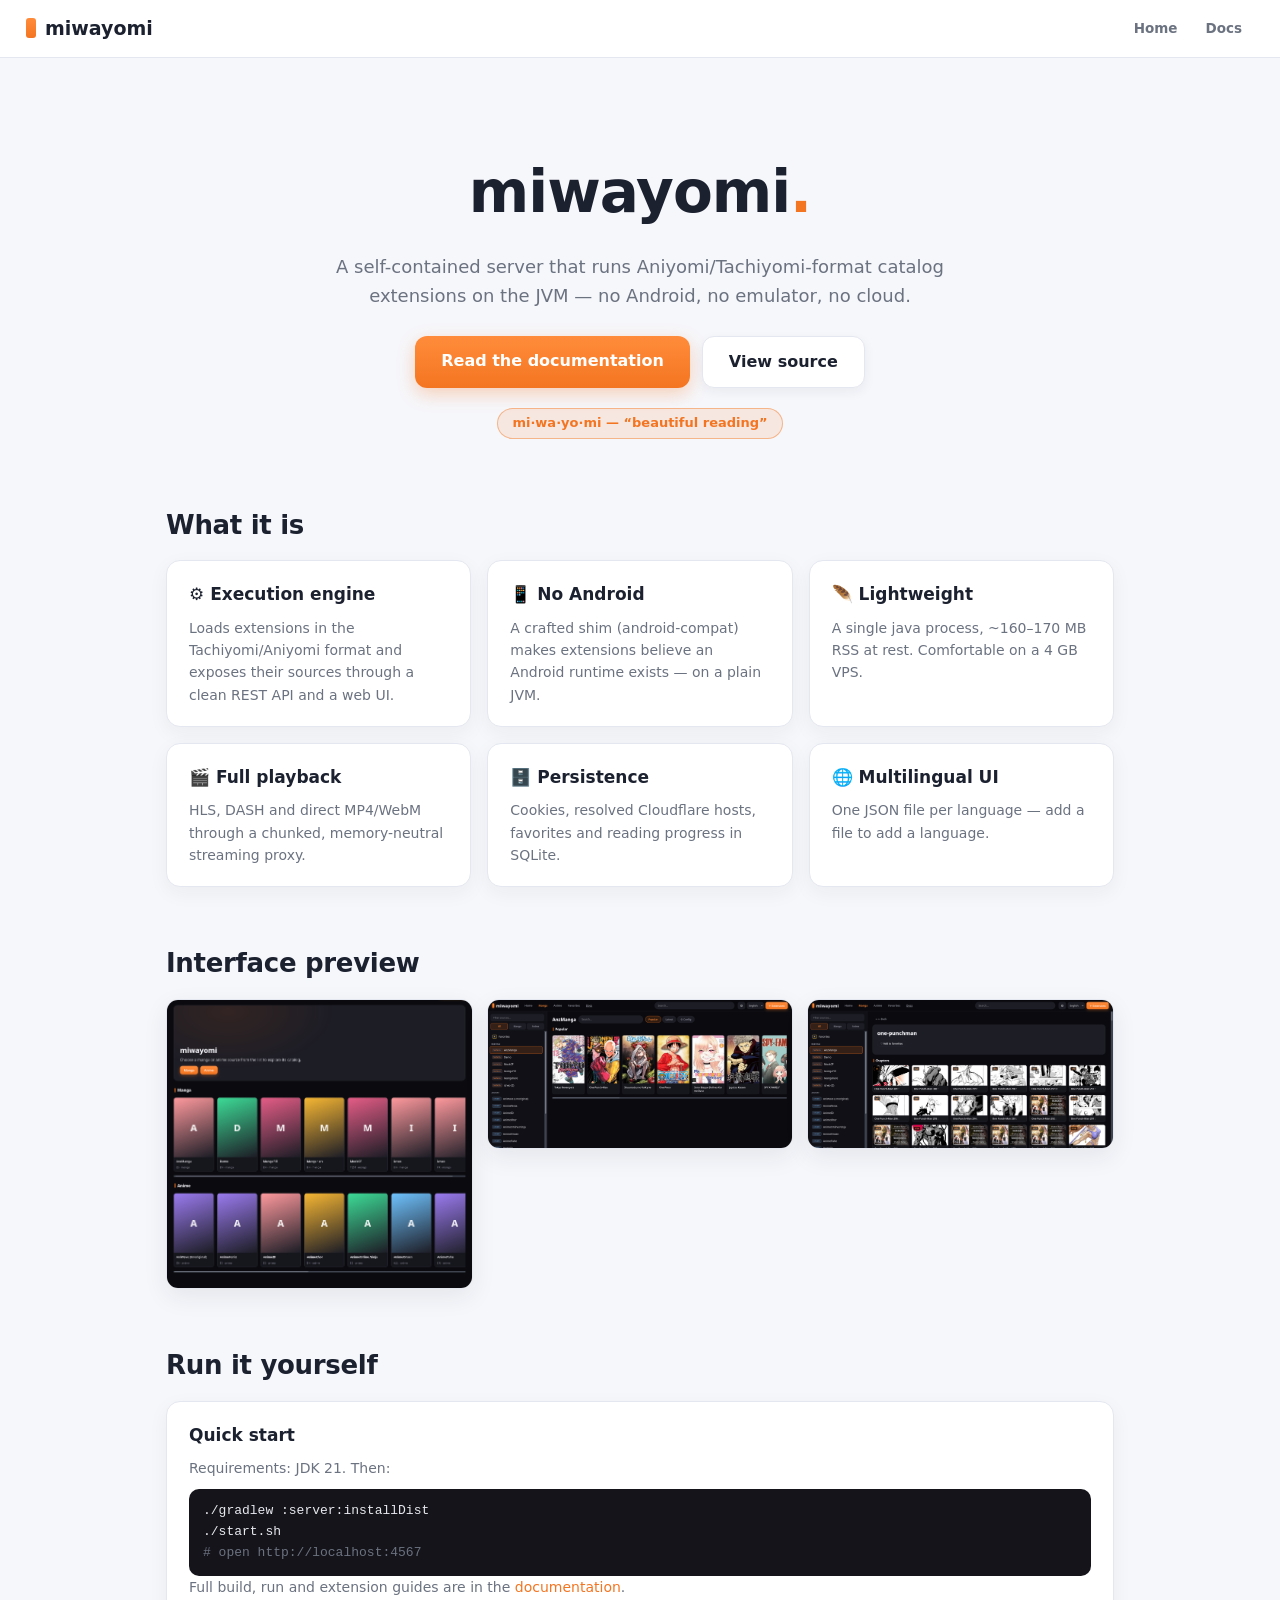
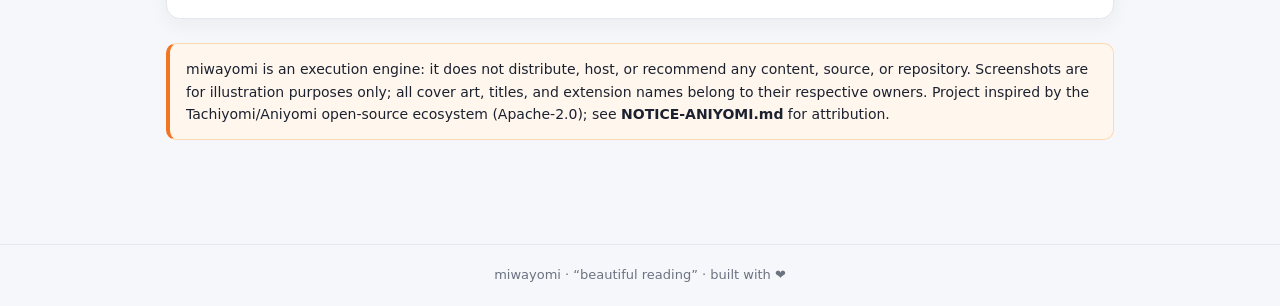
==== docs/index.html @ 40367b69 "Initial commit: miwayomi — Aniyomi/Tachiyomi extension server for the JVM Ktor server that runs Tach" ====
<!DOCTYPE html>
<html lang="en">
<head>
<meta charset="UTF-8">
<meta name="viewport" content="width=device-width, initial-scale=1.0">
<title>miwayomi · Beautiful reading, everywhere</title>
<style>
  :root {
    --bg: #f6f7fb; --panel: #fff; --border: #e4e7ef;
    --text: #1c2130; --muted: #6b7280;
    --accent: #f47521; --accent-hi: #ff8c3b;
  }
  * { box-sizing: border-box; }
  body { margin: 0; font-family: system-ui, -apple-system, "Segoe UI", Roboto, sans-serif; background: var(--bg); color: var(--text); line-height: 1.6; }
  a { color: var(--accent); text-decoration: none; }
  a:hover { text-decoration: underline; }

  .topbar {
    position: sticky; top: 0; z-index: 20;
    display: flex; align-items: center; gap: 14px;
    padding: 0 26px; height: 58px;
    background: rgba(255,255,255,.92); backdrop-filter: blur(10px);
    border-bottom: 1px solid var(--border);
  }
  .topbar .brand { font-weight: 800; font-size: 19px; display: flex; align-items: center; gap: 9px; }
  .topbar .brand::before { content: ""; width: 10px; height: 20px; border-radius: 3px; background: linear-gradient(180deg, var(--accent-hi), var(--accent)); }
  .topbar .links { margin-left: auto; display: flex; gap: 4px; }
  .topbar .links a { color: var(--muted); font-weight: 600; font-size: 13.5px; padding: 8px 12px; border-radius: 8px; }
  .topbar .links a:hover { color: var(--accent); background: #f4f5fa; text-decoration: none; }

  main { max-width: 1000px; margin: 0 auto; padding: 48px 26px 80px; }

  .hero { text-align: center; padding: 40px 20px 10px; }
  .hero h1 { margin: 0; font-size: 58px; font-weight: 800; letter-spacing: -1px; }
  .hero h1 .dot { color: var(--accent); }
  .hero p { color: var(--muted); font-size: 18px; max-width: 640px; margin: 14px auto 26px; }
  .hero .cta { display: flex; gap: 12px; justify-content: center; flex-wrap: wrap; }
  .btn { display: inline-block; background: linear-gradient(180deg, var(--accent-hi), var(--accent)); color: #fff; font-weight: 700; padding: 12px 26px; border-radius: 12px; box-shadow: 0 6px 18px rgba(244,117,33,.3); }
  .btn:hover { filter: brightness(1.06); text-decoration: none; }
  .btn.ghost { background: var(--panel); color: var(--text); border: 1px solid var(--border); box-shadow: 0 4px 12px rgba(28,33,48,.06); }
  .btn.ghost:hover { border-color: var(--accent); color: var(--accent); }

  .pill { display: inline-block; margin-top: 20px; background: rgba(244,117,33,.12); border: 1px solid rgba(244,117,33,.45); color: var(--accent); border-radius: 20px; padding: 4px 14px; font-size: 13px; font-weight: 600; }

  h2 { margin: 56px 0 14px; font-size: 26px; font-weight: 800; letter-spacing: -.3px; }
  .grid { display: grid; grid-template-columns: repeat(auto-fit, minmax(280px, 1fr)); gap: 16px; }
  .card { background: var(--panel); border: 1px solid var(--border); border-radius: 14px; padding: 20px 22px; box-shadow: 0 6px 20px rgba(28,33,48,.05); }
  .card h3 { margin: 0 0 8px; font-size: 17px; }
  .card p { margin: 0; color: var(--muted); font-size: 14px; }

  .shots { display: grid; grid-template-columns: repeat(auto-fit, minmax(300px, 1fr)); gap: 14px; }
  .shots img { width: 100%; border: 1px solid var(--border); border-radius: 12px; box-shadow: 0 8px 24px rgba(28,33,48,.08); }

  .note { background: #fff7ed; border: 1px solid #ffd9b0; border-left: 4px solid var(--accent); border-radius: 10px; padding: 14px 16px; margin: 24px 0; font-size: 14px; }
  footer { text-align: center; color: var(--muted); font-size: 13px; padding: 20px; border-top: 1px solid var(--border); }
</style>
</head>
<body>

<header class="topbar">
  <div class="brand">miwayomi</div>
  <nav class="links">
    <a href="index.html">Home</a>
    <a href="documentation.html">Docs</a>
  </nav>
</header>

<main>
  <div class="hero">
    <h1>miwayomi<span class="dot">.</span></h1>
    <p>A self-contained server that runs Aniyomi/Tachiyomi-format catalog extensions on the JVM — no Android, no emulator, no cloud.</p>
    <div class="cta">
      <a class="btn" href="documentation.html">Read the documentation</a>
      <a class="btn ghost" href="https://github.com" target="_blank" rel="noopener">View source</a>
    </div>
    <div class="pill">mi·wa·yo·mi — “beautiful reading”</div>
  </div>

  <h2>What it is</h2>
  <div class="grid">
    <div class="card"><h3>⚙️ Execution engine</h3><p>Loads extensions in the Tachiyomi/Aniyomi format and exposes their sources through a clean REST API and a web UI.</p></div>
    <div class="card"><h3>📱 No Android</h3><p>A crafted shim (android-compat) makes extensions believe an Android runtime exists — on a plain JVM.</p></div>
    <div class="card"><h3>🪶 Lightweight</h3><p>A single java process, ~160–170 MB RSS at rest. Comfortable on a 4 GB VPS.</p></div>
    <div class="card"><h3>🎬 Full playback</h3><p>HLS, DASH and direct MP4/WebM through a chunked, memory-neutral streaming proxy.</p></div>
    <div class="card"><h3>🗄️ Persistence</h3><p>Cookies, resolved Cloudflare hosts, favorites and reading progress in SQLite.</p></div>
    <div class="card"><h3>🌐 Multilingual UI</h3><p>One JSON file per language — add a file to add a language.</p></div>
  </div>

  <h2>Interface preview</h2>
  <div class="shots">
    <img src="assets/shot-1.png" alt="miwayomi interface">
    <img src="assets/shot-2.png" alt="miwayomi interface">
    <img src="assets/shot-3.png" alt="miwayomi interface">
  </div>

  <h2>Run it yourself</h2>
  <div class="card">
    <h3>Quick start</h3>
    <p>Requirements: JDK 21. Then:</p>
    <p style="font-family:ui-monospace,Consolas,monospace;font-size:13px;background:#14141a;color:#e8e8f0;border-radius:10px;padding:12px 14px;margin-top:10px">
      ./gradlew :server:installDist<br>
      ./start.sh<br>
      <span style="color:#6b7280"># open http://localhost:4567</span>
    </p>
    <p>Full build, run and extension guides are in the <a href="documentation.html">documentation</a>.</p>
  </div>

  <div class="note">
    miwayomi is an execution engine: it does not distribute, host, or recommend any content, source, or repository.
    Screenshots are for illustration purposes only; all cover art, titles, and extension names belong to their respective owners.
    Project inspired by the Tachiyomi/Aniyomi open-source ecosystem (Apache-2.0); see <b>NOTICE-ANIYOMI.md</b> for attribution.
  </div>
</main>

<footer>miwayomi · “beautiful reading” · built with ❤</footer>

</body>
</html>
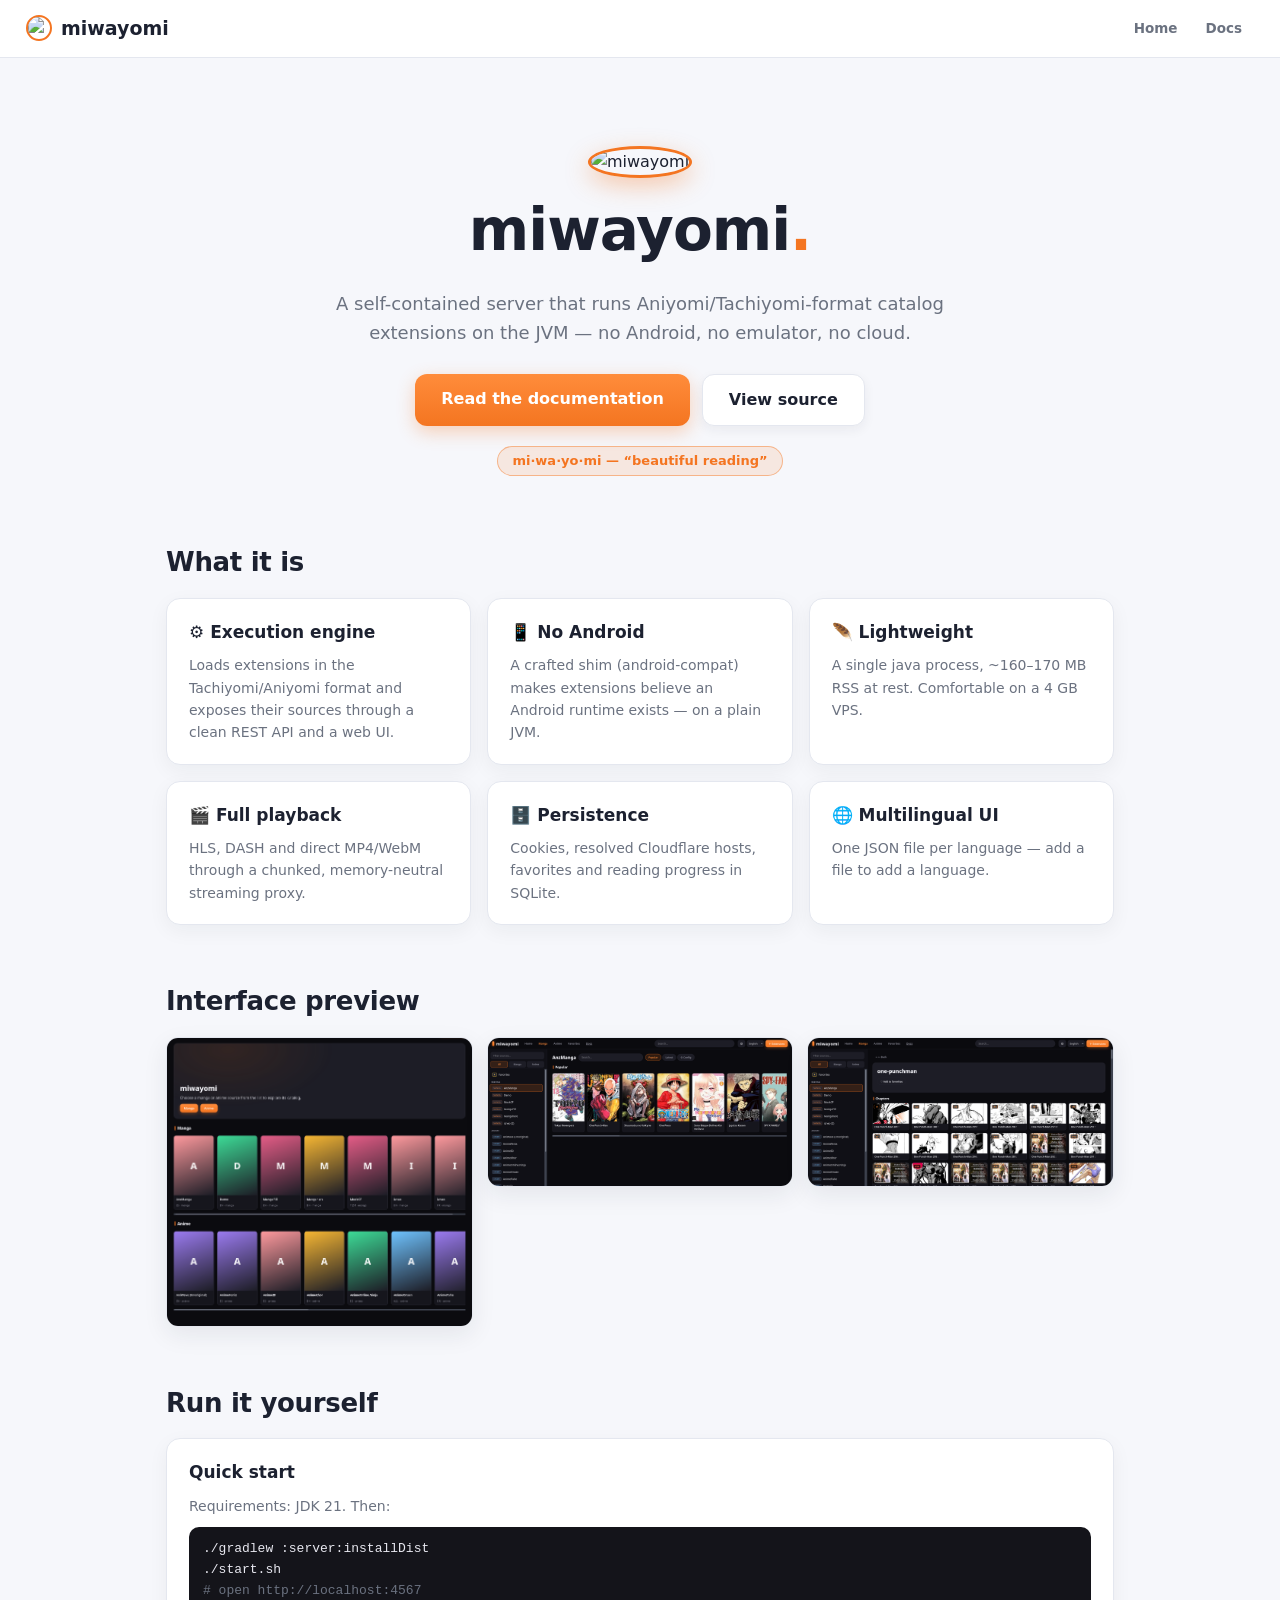
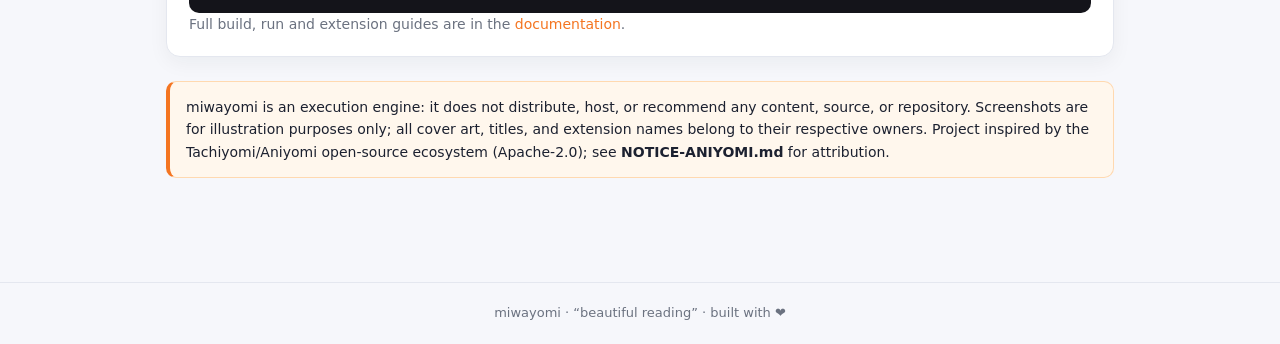
==== commit e46ef6ee: "Landing: use GitHub profile image as logo" ====
--- a/docs/index.html
+++ b/docs/index.html
@@ -23,7 +23,9 @@
     border-bottom: 1px solid var(--border);
   }
   .topbar .brand { font-weight: 800; font-size: 19px; display: flex; align-items: center; gap: 9px; }
-  .topbar .brand::before { content: ""; width: 10px; height: 20px; border-radius: 3px; background: linear-gradient(180deg, var(--accent-hi), var(--accent)); }
+  .avatar { border-radius: 50%; object-fit: cover; }
+  .topbar .brand .avatar { width: 26px; height: 26px; border: 2px solid var(--accent); }
+  .hero .avatar { width: 96px; height: 96px; border: 3px solid var(--accent); box-shadow: 0 8px 24px rgba(244,117,33,.35); margin-bottom: 6px; }
   .topbar .links { margin-left: auto; display: flex; gap: 4px; }
   .topbar .links a { color: var(--muted); font-weight: 600; font-size: 13.5px; padding: 8px 12px; border-radius: 8px; }
   .topbar .links a:hover { color: var(--accent); background: #f4f5fa; text-decoration: none; }
@@ -58,7 +60,7 @@
 <body>
 
 <header class="topbar">
-  <div class="brand">miwayomi</div>
+  <div class="brand"><img class="avatar" src="https://avatars.githubusercontent.com/u/117120691?size=64" alt="miwayomi"> miwayomi</div>
   <nav class="links">
     <a href="index.html">Home</a>
     <a href="documentation.html">Docs</a>
@@ -67,6 +69,7 @@
 
 <main>
   <div class="hero">
+    <img class="avatar" src="https://avatars.githubusercontent.com/u/117120691?size=256" alt="miwayomi">
     <h1>miwayomi<span class="dot">.</span></h1>
     <p>A self-contained server that runs Aniyomi/Tachiyomi-format catalog extensions on the JVM — no Android, no emulator, no cloud.</p>
     <div class="cta">
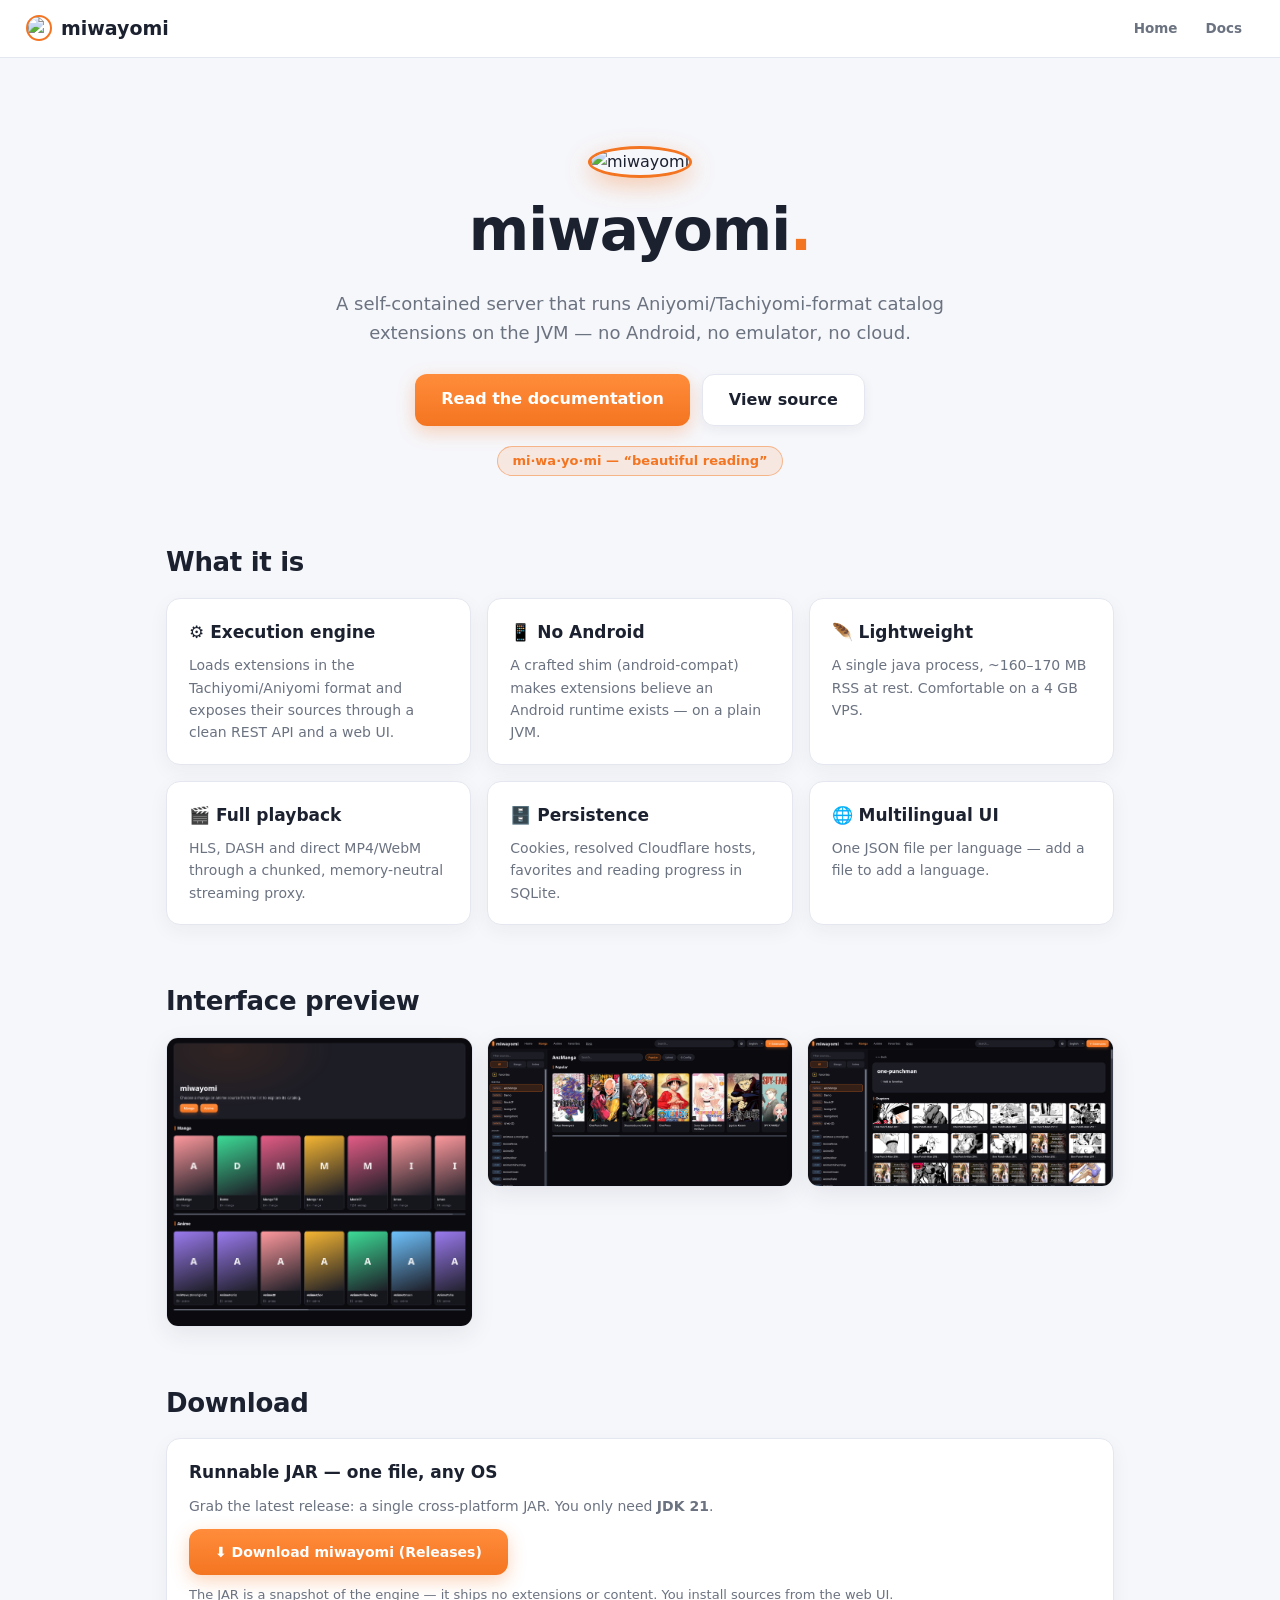
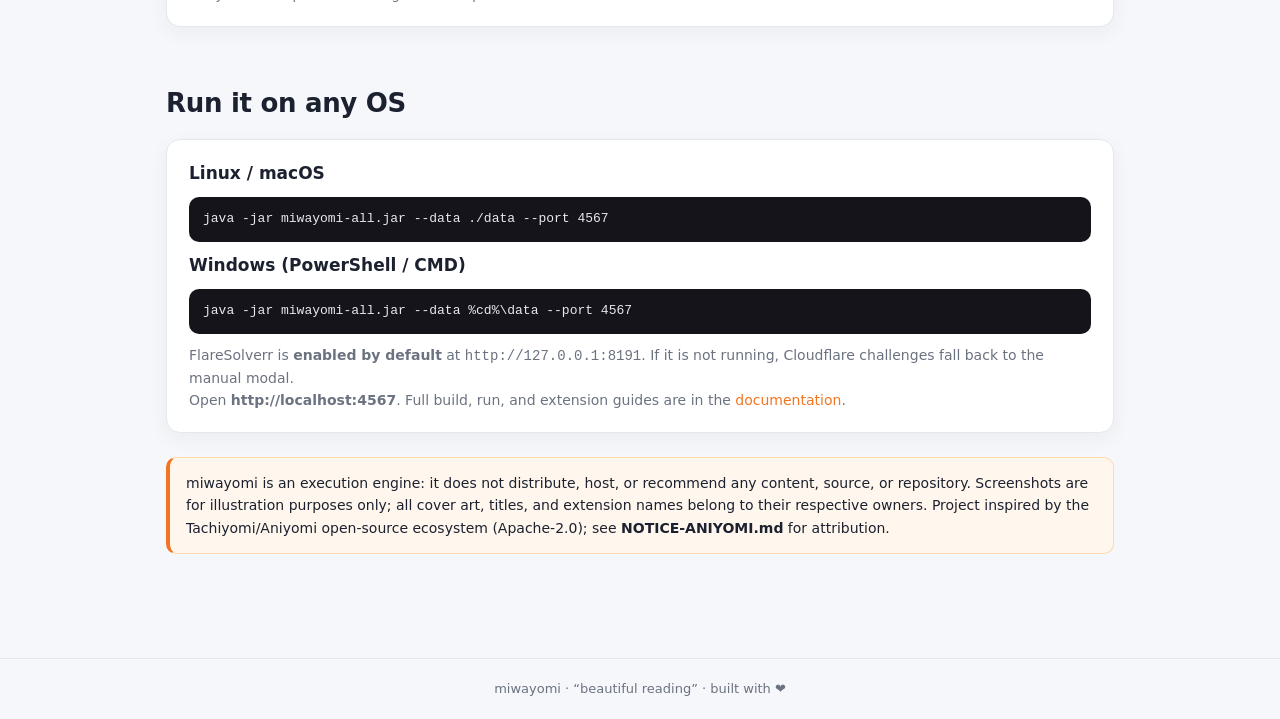
==== commit f6c60e85: "Landing/README: link repo, download JAR, run on any OS" ====
--- a/docs/index.html
+++ b/docs/index.html
@@ -74,7 +74,7 @@
     <p>A self-contained server that runs Aniyomi/Tachiyomi-format catalog extensions on the JVM — no Android, no emulator, no cloud.</p>
     <div class="cta">
       <a class="btn" href="documentation.html">Read the documentation</a>
-      <a class="btn ghost" href="https://github.com" target="_blank" rel="noopener">View source</a>
+      <a class="btn ghost" href="https://github.com/miwayomi/miwayomi" target="_blank" rel="noopener">View source</a>
     </div>
     <div class="pill">mi·wa·yo·mi — “beautiful reading”</div>
   </div>
@@ -96,16 +96,26 @@
     <img src="assets/shot-3.png" alt="miwayomi interface">
   </div>
 
-  <h2>Run it yourself</h2>
+  <h2>Download</h2>
   <div class="card">
-    <h3>Quick start</h3>
-    <p>Requirements: JDK 21. Then:</p>
-    <p style="font-family:ui-monospace,Consolas,monospace;font-size:13px;background:#14141a;color:#e8e8f0;border-radius:10px;padding:12px 14px;margin-top:10px">
-      ./gradlew :server:installDist<br>
-      ./start.sh<br>
-      <span style="color:#6b7280"># open http://localhost:4567</span>
+    <h3>Runnable JAR — one file, any OS</h3>
+    <p>Grab the latest release: a single cross-platform JAR. You only need <b>JDK 21</b>.</p>
+    <p style="margin-top:12px"><a class="btn" href="https://github.com/miwayomi/miwayomi/releases" target="_blank" rel="noopener">⬇ Download miwayomi (Releases)</a></p>
+    <p style="margin-top:10px;color:var(--muted);font-size:13px">The JAR is a snapshot of the engine — it ships no extensions or content. You install sources from the web UI.</p>
+  </div>
+
+  <h2>Run it on any OS</h2>
+  <div class="card">
+    <h3>Linux / macOS</h3>
+    <p style="font-family:ui-monospace,Consolas,monospace;font-size:13px;background:#14141a;color:#e8e8f0;border-radius:10px;padding:12px 14px;margin:10px 0">
+      java -jar miwayomi-all.jar --data ./data --port 4567
     </p>
-    <p>Full build, run and extension guides are in the <a href="documentation.html">documentation</a>.</p>
+    <h3>Windows (PowerShell / CMD)</h3>
+    <p style="font-family:ui-monospace,Consolas,monospace;font-size:13px;background:#14141a;color:#e8e8f0;border-radius:10px;padding:12px 14px;margin:10px 0">
+      java -jar miwayomi-all.jar --data %cd%\data --port 4567
+    </p>
+    <p>FlareSolverr is <b>enabled by default</b> at <code>http://127.0.0.1:8191</code>. If it is not running, Cloudflare challenges fall back to the manual modal.</p>
+    <p>Open <b>http://localhost:4567</b>. Full build, run, and extension guides are in the <a href="documentation.html">documentation</a>.</p>
   </div>
 
   <div class="note">
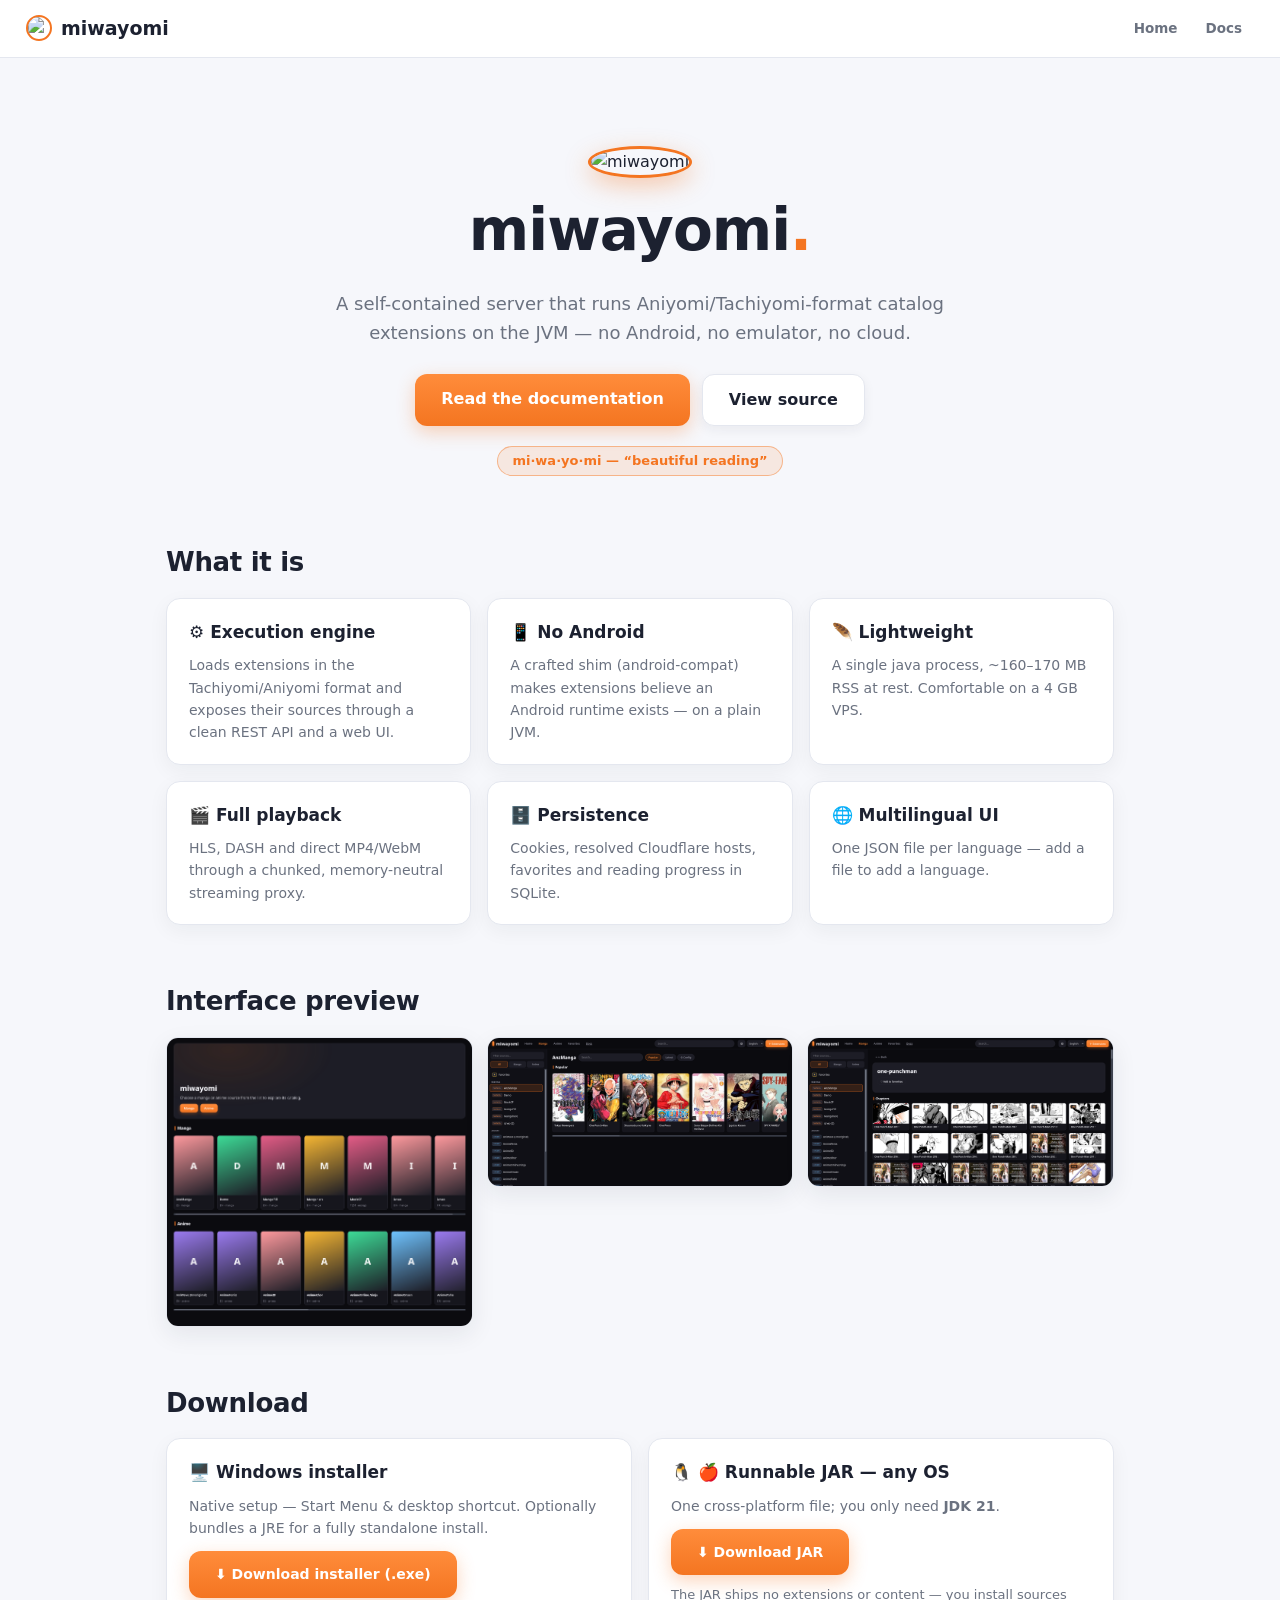
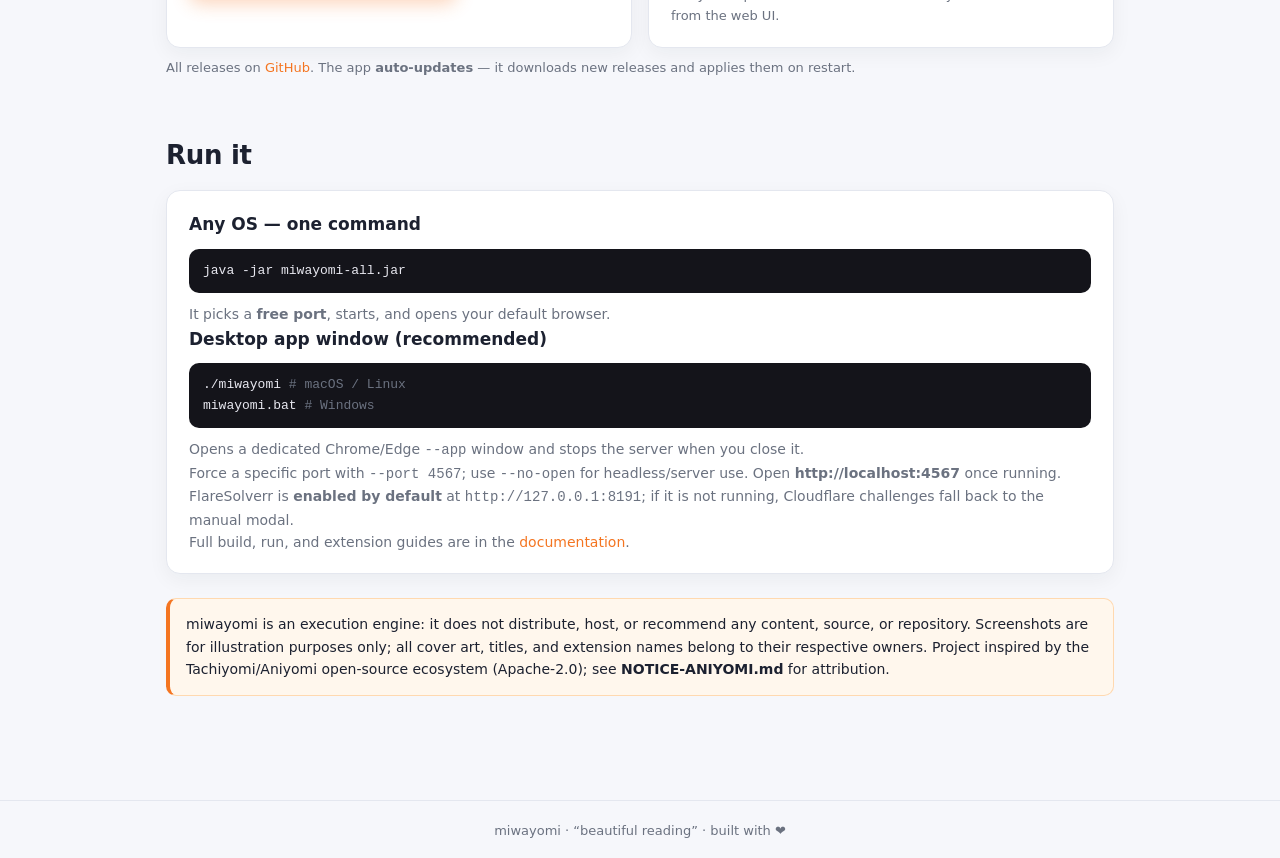
==== commit e9db70b7: "docs: update GitHub Pages home (downloads + how to run) - Download: show both options (Windows insta" ====
--- a/docs/index.html
+++ b/docs/index.html
@@ -97,25 +97,37 @@
   </div>
 
   <h2>Download</h2>
+  <div class="grid">
+    <div class="card">
+      <h3>🖥️ Windows installer</h3>
+      <p>Native setup — Start Menu &amp; desktop shortcut. Optionally bundles a JRE for a fully standalone install.</p>
+      <p style="margin-top:12px"><a class="btn" href="https://github.com/miwayomi/miwayomi/releases/latest/download/miwayomi-setup.exe" target="_blank" rel="noopener">⬇ Download installer (.exe)</a></p>
+    </div>
+    <div class="card">
+      <h3>🐧 🍎 Runnable JAR — any OS</h3>
+      <p>One cross-platform file; you only need <b>JDK 21</b>.</p>
+      <p style="margin-top:12px"><a class="btn" href="https://github.com/miwayomi/miwayomi/releases/latest/download/miwayomi-all.jar" target="_blank" rel="noopener">⬇ Download JAR</a></p>
+      <p style="margin-top:10px;color:var(--muted);font-size:13px">The JAR ships no extensions or content — you install sources from the web UI.</p>
+    </div>
+  </div>
+  <p style="color:var(--muted);font-size:13px;margin-top:10px">All releases on <a href="https://github.com/miwayomi/miwayomi/releases" target="_blank" rel="noopener">GitHub</a>. The app <b>auto-updates</b> — it downloads new releases and applies them on restart.</p>
+
+  <h2>Run it</h2>
   <div class="card">
-    <h3>Runnable JAR — one file, any OS</h3>
-    <p>Grab the latest release: a single cross-platform JAR. You only need <b>JDK 21</b>.</p>
-    <p style="margin-top:12px"><a class="btn" href="https://github.com/miwayomi/miwayomi/releases" target="_blank" rel="noopener">⬇ Download miwayomi (Releases)</a></p>
-    <p style="margin-top:10px;color:var(--muted);font-size:13px">The JAR is a snapshot of the engine — it ships no extensions or content. You install sources from the web UI.</p>
-  </div>
-
-  <h2>Run it on any OS</h2>
-  <div class="card">
-    <h3>Linux / macOS</h3>
+    <h3>Any OS — one command</h3>
     <p style="font-family:ui-monospace,Consolas,monospace;font-size:13px;background:#14141a;color:#e8e8f0;border-radius:10px;padding:12px 14px;margin:10px 0">
-      java -jar miwayomi-all.jar --data ./data --port 4567
+      java -jar miwayomi-all.jar
     </p>
-    <h3>Windows (PowerShell / CMD)</h3>
+    <p>It picks a <b>free port</b>, starts, and opens your default browser.</p>
+    <h3>Desktop app window (recommended)</h3>
     <p style="font-family:ui-monospace,Consolas,monospace;font-size:13px;background:#14141a;color:#e8e8f0;border-radius:10px;padding:12px 14px;margin:10px 0">
-      java -jar miwayomi-all.jar --data %cd%\data --port 4567
+      ./miwayomi        <span style="color:#6b7280"># macOS / Linux</span><br>
+      miwayomi.bat      <span style="color:#6b7280"># Windows</span>
     </p>
-    <p>FlareSolverr is <b>enabled by default</b> at <code>http://127.0.0.1:8191</code>. If it is not running, Cloudflare challenges fall back to the manual modal.</p>
-    <p>Open <b>http://localhost:4567</b>. Full build, run, and extension guides are in the <a href="documentation.html">documentation</a>.</p>
+    <p>Opens a dedicated Chrome/Edge <code>--app</code> window and stops the server when you close it.</p>
+    <p>Force a specific port with <code>--port 4567</code>; use <code>--no-open</code> for headless/server use. Open <b>http://localhost:4567</b> once running.</p>
+    <p>FlareSolverr is <b>enabled by default</b> at <code>http://127.0.0.1:8191</code>; if it is not running, Cloudflare challenges fall back to the manual modal.</p>
+    <p>Full build, run, and extension guides are in the <a href="documentation.html">documentation</a>.</p>
   </div>
 
   <div class="note">
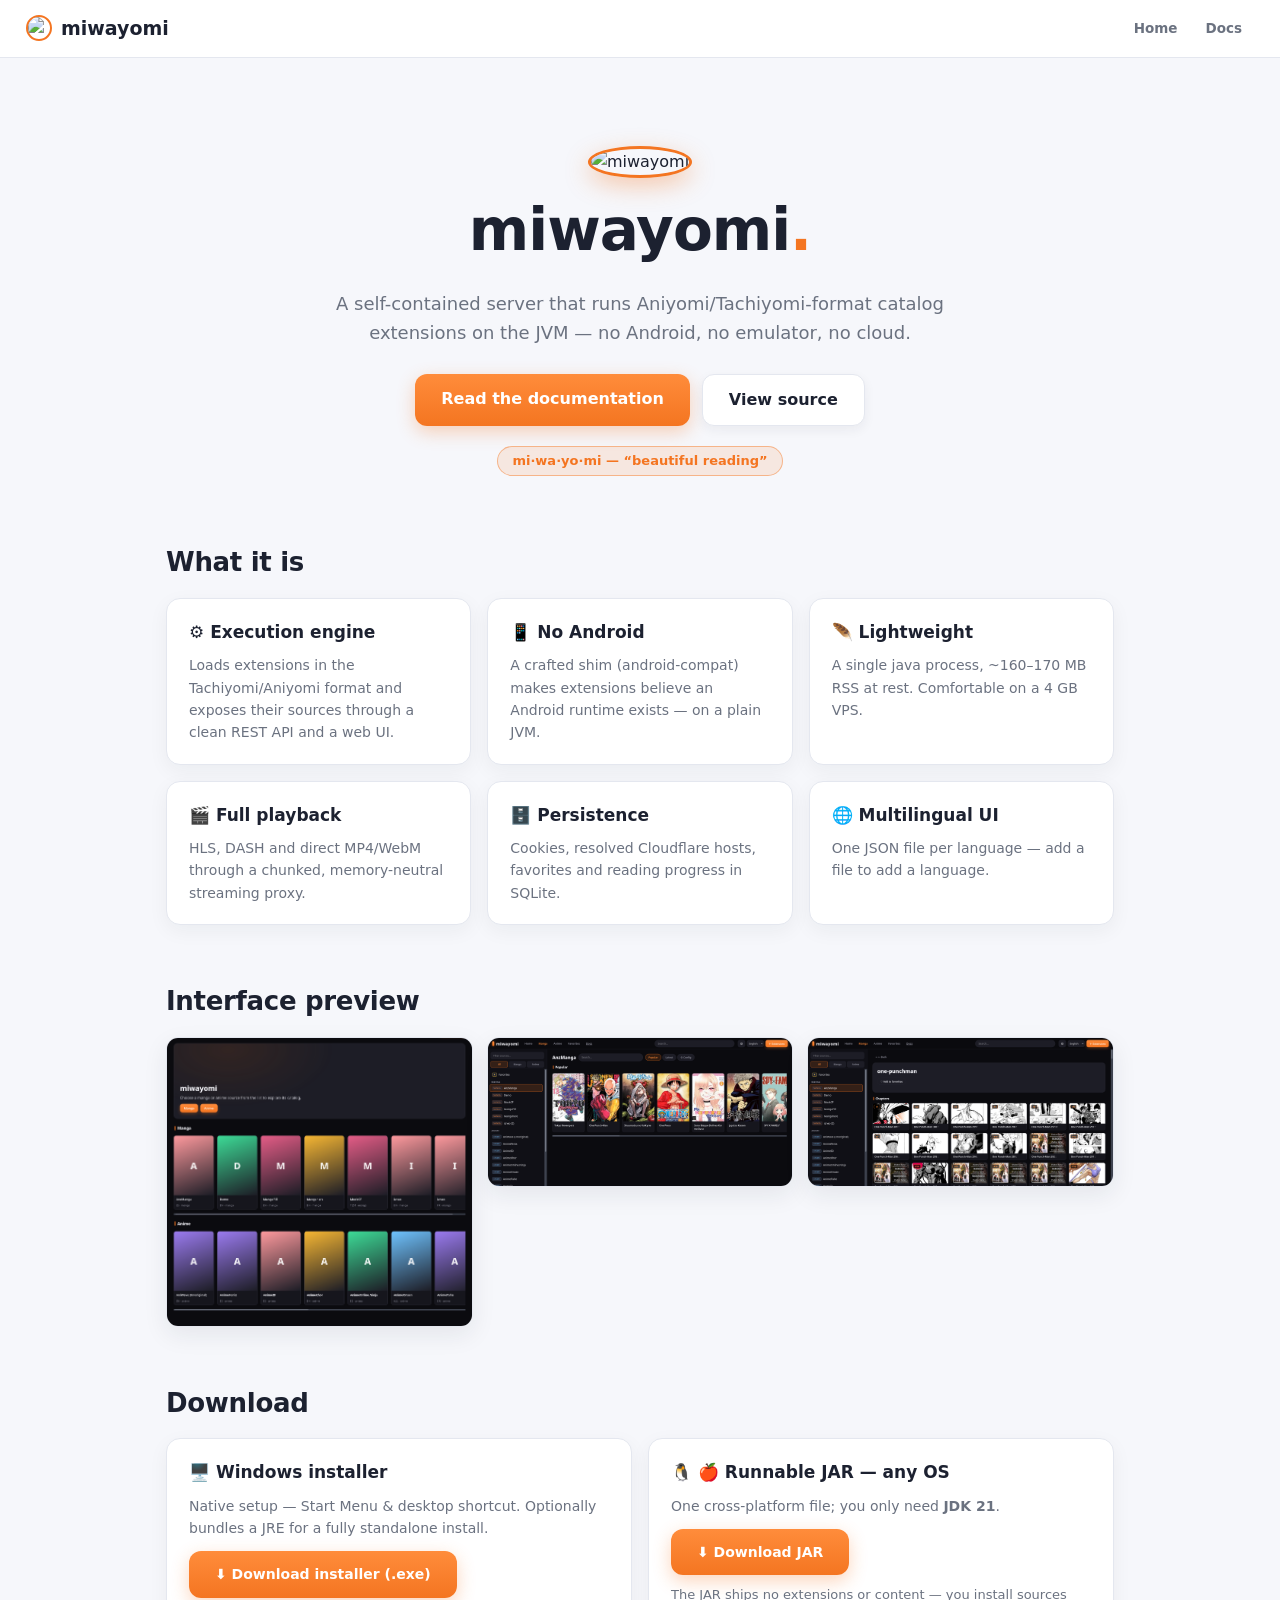
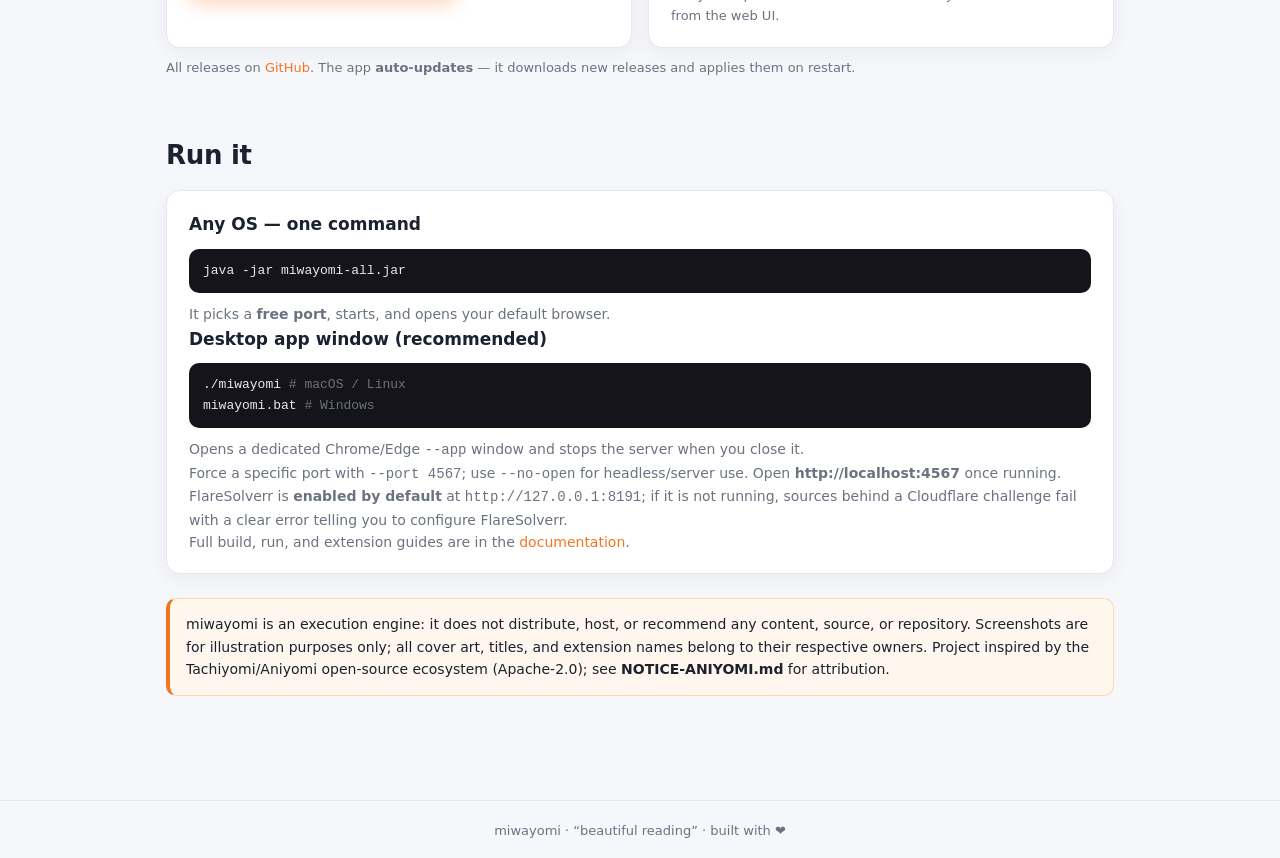
==== commit 4c9dbe6c: "feat(docker): add Dockerfile and FlareSolverr-only Cloudflare - Add a multi-stage Dockerfile (JDK bu" ====
--- a/docs/index.html
+++ b/docs/index.html
@@ -126,7 +126,7 @@
     </p>
     <p>Opens a dedicated Chrome/Edge <code>--app</code> window and stops the server when you close it.</p>
     <p>Force a specific port with <code>--port 4567</code>; use <code>--no-open</code> for headless/server use. Open <b>http://localhost:4567</b> once running.</p>
-    <p>FlareSolverr is <b>enabled by default</b> at <code>http://127.0.0.1:8191</code>; if it is not running, Cloudflare challenges fall back to the manual modal.</p>
+    <p>FlareSolverr is <b>enabled by default</b> at <code>http://127.0.0.1:8191</code>; if it is not running, sources behind a Cloudflare challenge fail with a clear error telling you to configure FlareSolverr.</p>
     <p>Full build, run, and extension guides are in the <a href="documentation.html">documentation</a>.</p>
   </div>
 
